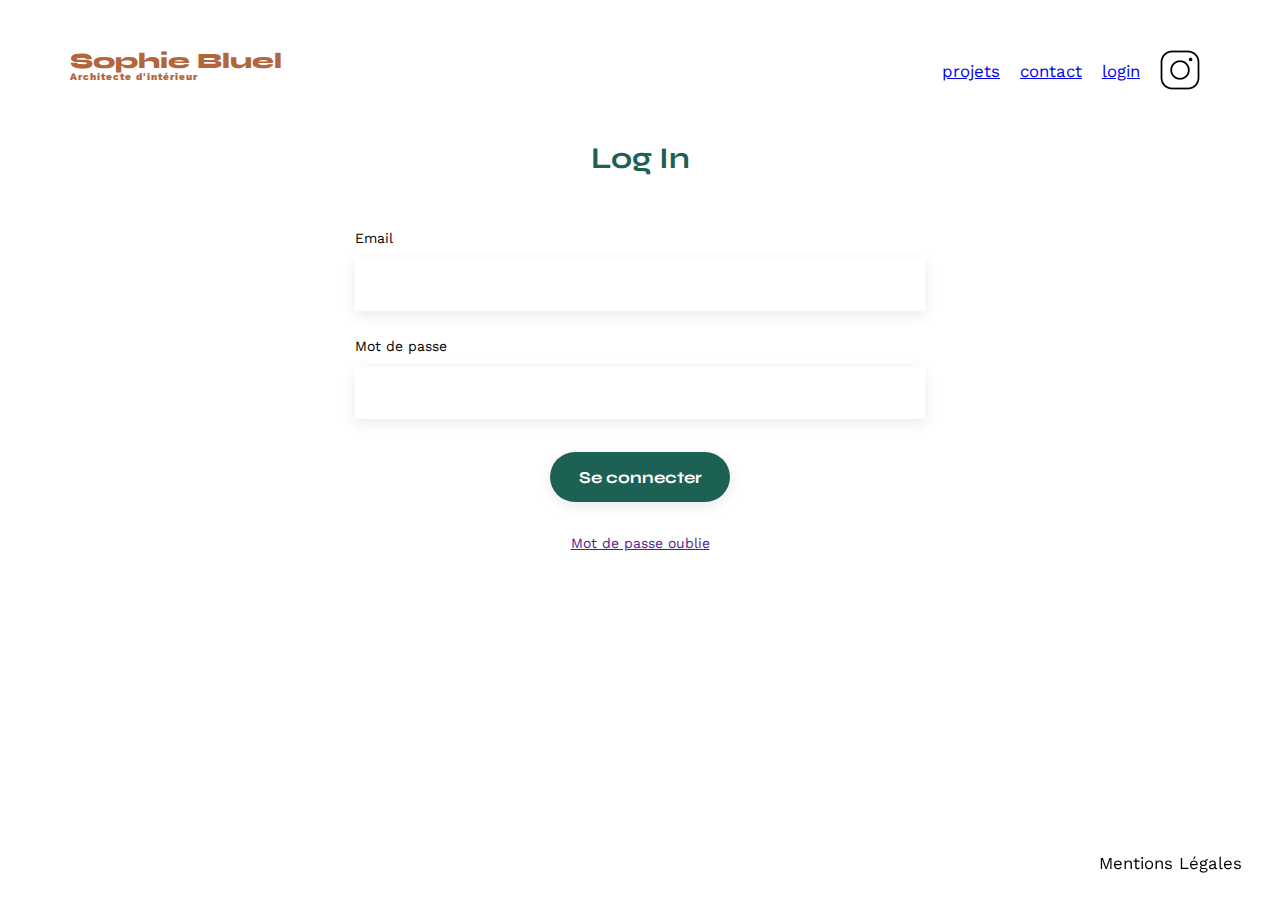
==== FrontEnd/login.html @ a4d25c89 "ajout page login" ====
<!DOCTYPE html>
<html lang="fr">
<head>
	<meta charset="UTF-8">
	<title>Sophie Bluel - Architecte d'intérieur</title>
	<meta name="viewport" content="width=device-width, initial-scale=1.0">
	<link rel="preconnect" href="https://fonts.googleapis.com">
	<link rel="preconnect" href="https://fonts.gstatic.com" crossorigin>
	<link href="https://fonts.googleapis.com/css2?family=Syne:wght@700;800&family=Work+Sans&display=swap" rel="stylesheet">
	<meta name="description" content="">
	<link rel="stylesheet" href="./assets/style.css">
</head>
<body>
<header>
	<h1>Sophie Bluel <span>Architecte d'intérieur</span></h1>
	<nav>
		<ul>
			<li><a href="#portofolio">projets</a></li>
			<li><a href="#contact">contact</a></li>
			<li><a href="./login.html">login</a></li>
			<li><img src="./assets/icons/instagram.png" alt="Instagram"></li>
		</ul>
	</nav>
</header>
<main>
	<section id="contact">
		<h2>Log In</h2>
		<form action="#" method="post">
			<label for="email">Email</label>
			<input type="email" name="email" id="email">
			<label for="password">Mot de passe</label>
			<input type="password" name="password" id="password">
			<input type="submit" value="Se connecter">
            <a href=""><h3>Mot de passe oublie</h3></a>
		</form>
	</section>
</main>
<footer class="footerLogin">
	<nav>
		<ul>
			<li>Mentions Légales</li>
		</ul>
	</nav>
</footer>
<script src="./login.js" defer></script>
</body>
</html>
---- FrontEnd/assets/style.css ----
/* http://meyerweb.com/eric/tools/css/reset/
   v2.0 | 20110126
   License: none (public domain)
*/

html, body, div, span, applet, object, iframe,
h1, h2, h3, h4, h5, h6, p, blockquote, pre,
a, abbr, acronym, address, big, cite, code,
del, dfn, em, img, ins, kbd, q, s, samp,
small, strike, strong, sub, sup, tt, var,
b, u, i, center,
dl, dt, dd, ol, ul, li,
fieldset, form, label, legend,
table, caption, tbody, tfoot, thead, tr, th, td,
article, aside, canvas, details, embed,
figure, figcaption, footer, header, hgroup,
menu, nav, output, ruby, section, summary,
time, mark, audio, video {
	margin: 0;
	padding: 0;
	border: 0;
	font-size: 100%;
	font: inherit;
	vertical-align: baseline;
}
/* HTML5 display-role reset for older browsers */
article, aside, details, figcaption, figure,
footer, header, hgroup, menu, nav, section {
	display: block;
}
body {
	line-height: 1;
}
ol, ul {
	list-style: none;
}
blockquote, q {
	quotes: none;
}
blockquote:before, blockquote:after,
q:before, q:after {
	content: '';
	content: none;
}
table {
	border-collapse: collapse;
	border-spacing: 0;
}
/** end reset css**/
body {
	max-width: 1140px;
	margin:auto;
	font-family: 'Work Sans' ;
	font-size: 14px;
}
header {
	display: flex;
	justify-content: space-between;
	margin: 50px 0
}
section {
	margin: 50px 0
}

h1{
	display: flex;
	flex-direction: column;
	font-family: 'Syne';
	font-size: 22px;
	font-weight: 800;
	color: #B1663C
}

h1 > span {
	font-family: 'Work Sans';
	font-size:10px;
	letter-spacing: 0.1em;
;
}

h2{
	font-family: 'Syne';
	font-weight: 700;
	font-size: 30px;
	color: #1D6154
}
nav ul {
	display: flex;
	align-items: center;
	list-style-type: none;

}
nav li {
	padding: 0 10px;
	font-size: 1.2em;
}

li:hover {
	color: #B1663C;
}
#introduction {
	display: flex;
	align-items: center;
}
#introduction figure {
	flex: 1
}
#introduction img {
	display: block;
	margin: auto;
	width: 80%;
}

#introduction article {
	flex: 1
}
#introduction h2 {
	margin-bottom: 1em;
}

#introduction p {
	margin-bottom: 0.5em;
}
#portfolio h2 {
	text-align: center;
	margin-bottom: 1em;
}
.gallery {
	width: 100%;
	display: grid;
	grid-template-columns: 1fr 1fr 1fr;
	grid-column-gap: 20px;
	grid-row-gap: 20px;
}

.gallery img {
	width: 100%;

}

.filters {
	display: flex;
	justify-content: center;
	gap: 10px;
	margin: 5em auto;
}

button {
border-radius: 60px;
font-family: 'Syne';
font-weight: 700;
font-size: 20px;
padding: 10px;
background-color: white;
color: #1D6154;
border: 1px solid #1D6154;
}

#contact {
	width: 50%;
margin: auto;
}
#contact > * {
	text-align: center;

}
#contact h2{
	margin-bottom: 20px;
}
#contact form {
	text-align: left;
	margin-top:30px;
	display: flex;
	flex-direction: column;
}

#contact input {
	height: 50px;
	font-size: 1.2em;
	border: none;
	box-shadow: 0px 4px 14px rgba(0, 0, 0, 0.09);
}
#contact label {
	margin: 2em 0 1em 0;
}
#contact textarea {
	border: none;
	box-shadow: 0px 4px 14px rgba(0, 0, 0, 0.09);
}

input[type="submit"]{
	font-family: 'Syne';
	font-weight: 700;
	color: white;
	background-color: #1D6154;
	margin : 2em auto ;
	width: 180px;
	text-align: center;
	border-radius: 60px ;
}

h3 {
	text-align: center;
}

.footerLogin {
	position: fixed;
    bottom: 0;
	right: 0;
    width: 100%;
}

footer nav ul {
	display: flex;
	justify-content: flex-end;
	margin: 2em
}
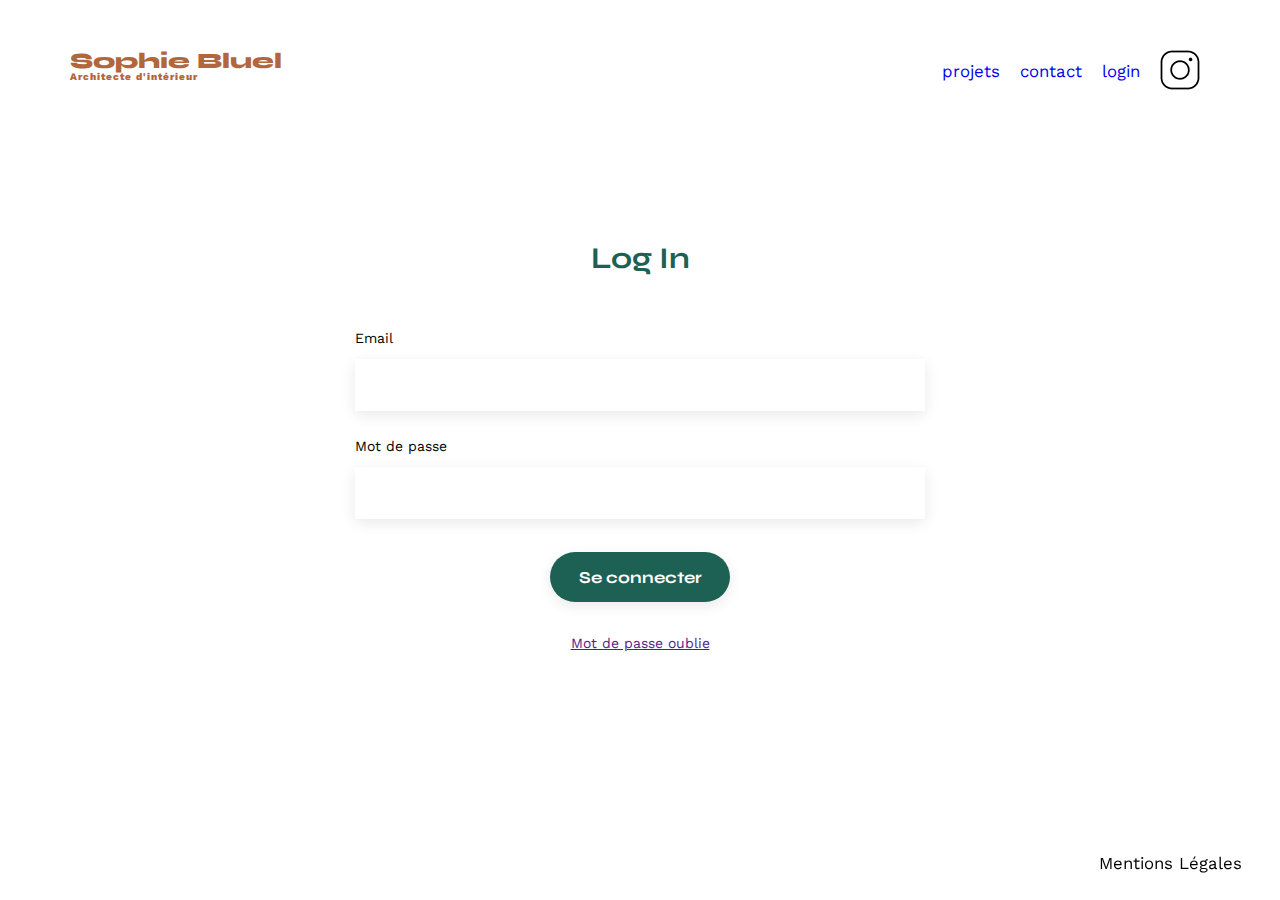
==== commit d55dafb5: "elaboration deuxieme modale photo, gestion delete projet modale + homepage, reouche css ensemble sit" ====
--- a/FrontEnd/login.html
+++ b/FrontEnd/login.html
@@ -25,13 +25,13 @@
 <main>
 	<section id="contact">
 		<h2>Log In</h2>
-		<form action="#" method="post">
+		<form action="#" method="post" id="formLogin">
 			<label for="email">Email</label>
 			<input type="email" name="email" id="email">
 			<label for="password">Mot de passe</label>
 			<input type="password" name="password" id="password">
 			<input type="submit" value="Se connecter">
-            <a href=""><h3>Mot de passe oublie</h3></a>
+            <a href=""><h4>Mot de passe oublie</h4></a>
 		</form>
 	</section>
 </main>
--- a/FrontEnd/assets/style.css
+++ b/FrontEnd/assets/style.css
@@ -22,6 +22,7 @@
 	font-size: 100%;
 	font: inherit;
 	vertical-align: baseline;
+	text-decoration: none;
 }
 /* HTML5 display-role reset for older browsers */
 article, aside, details, figcaption, figure,
@@ -75,7 +76,6 @@
 	font-family: 'Work Sans';
 	font-size:10px;
 	letter-spacing: 0.1em;
-;
 }
 
 h2{
@@ -84,6 +84,19 @@
 	font-size: 30px;
 	color: #1D6154
 }
+
+h3 {
+	font-family: 'Work Sans';
+	font-size: 26px;
+}
+
+h4 {
+	font-family: 'Work Sans';
+	font-size: 14px;
+	text-decoration: underline;
+	text-align: center;
+}
+
 nav ul {
 	display: flex;
 	align-items: center;
@@ -101,6 +114,7 @@
 #introduction {
 	display: flex;
 	align-items: center;
+	padding-bottom: 40px;
 }
 #introduction figure {
 	flex: 1
@@ -121,10 +135,29 @@
 #introduction p {
 	margin-bottom: 0.5em;
 }
+
+
 #portfolio h2 {
 	text-align: center;
-	margin-bottom: 1em;
-}
+
+}
+
+.outer {
+	display: flex;
+	justify-content: center;
+	gap: 20px;
+	padding-top: 40px;
+	padding-bottom: 100px;
+}
+
+.Div2 a {
+	display: flex;
+	flex-direction: row;
+	gap: 10px;
+	margin-top: 10px;
+	cursor: pointer;
+}
+
 .gallery {
 	width: 100%;
 	display: grid;
@@ -142,7 +175,7 @@
 	display: flex;
 	justify-content: center;
 	gap: 10px;
-	margin: 5em auto;
+	margin: 4em auto;
 }
 
 button {
@@ -158,15 +191,17 @@
 
 #contact {
 	width: 50%;
-margin: auto;
+ 	margin: auto;
+	padding-top: 100px;
 }
 #contact > * {
 	text-align: center;
-
-}
+}
+
 #contact h2{
 	margin-bottom: 20px;
 }
+
 #contact form {
 	text-align: left;
 	margin-top:30px;
@@ -216,3 +251,225 @@
 	margin: 2em
 }
 
+.modal {
+	position: fixed;
+	display: flex;
+	align-items: center;
+	justify-content: center;
+	top: 0;
+	left: 0;
+	width: 100%;
+	height: 100%;
+	background: rgba(0, 0, 0, 0.8);
+}
+
+.modal-wrapper1 {
+	display: flex;
+	flex-direction: column;
+	background: #fff;
+	width: 630px;
+	height: 688px;
+	padding: 20px;
+	max-width: calc(100vw - 20px);
+	max-height: calc(100vh - 20px);
+	overflow: auto;
+	border-radius: 10px;
+}
+
+.headermodal1 {
+	position: relative;
+	width: 100%;
+	height: 10%;
+}
+
+.headermodal1 button {
+	position: absolute;
+	right: 0;
+	border: none;
+}
+
+.modalcontent1 {
+	display: flex;
+	flex-direction: column;
+	align-items: center;
+	padding-left: 15%;
+	padding-right: 15%;
+	height: 100%;
+}
+
+.btnAddPicture {
+	font-family: 'Syne';
+	font-weight: 700;
+	font-size: 14px;
+	color: white;
+	background-color: #1D6154;
+	width: 250px;
+	text-align: center;
+	border-radius: 60px;
+	margin-top: 10px;
+}
+
+
+.gallery2 {
+	margin-top: 60px;
+	height: 70%;
+	width: 100%;
+	display: grid;
+	grid-template-columns: 1fr 1fr 1fr 1fr 1fr;
+	grid-column-gap: 10px;
+	grid-row-gap: 10px;
+}
+
+.underlineGallery {
+	width: 100%;
+	border: 1px solid #B3B3B3;
+	margin-bottom: 30px ;
+	
+}
+
+
+.gallery2 img {
+	width: 100%;
+}
+
+.workGallery {
+	position: relative;
+}
+
+.workGallery i {
+	position: absolute;
+	right: 5px;
+	top: 5px;
+	color: white;
+	background-color: black;
+	padding: 5px;
+	border-radius: 4px;
+}
+
+.modal-wrapper2 {
+	display: flex;
+	flex-direction: column;
+	background: #fff;
+	width: 630px;
+	height: 688px;
+	padding: 20px;
+	max-width: calc(100vw - 20px);
+	max-height: calc(100vh - 20px);
+	overflow: auto;
+	border-radius: 10px;
+}
+
+.headermodal2 {
+	position: relative;
+	width: 100%;
+	height: 10%;
+}
+
+.headermodal2 button {
+	position: absolute;
+	right: 0;
+	padding: 0;
+	font-size: 25px;
+	border: none;
+}
+
+.headermodal2 a {
+	position: absolute;
+	left: 0;
+	font-size: 25px;
+}
+
+.modalcontent2 {
+	display: flex;
+	flex-direction: column;
+	align-items: center;
+	padding-left: 15%;
+	padding-right: 15%;
+	height: 100%;
+}
+
+#formAddPicture {
+	display: flex;
+	flex-direction: column;
+	height: 90%;
+}
+
+.addPhoto {
+	display: flex;
+	flex-direction: column;
+	justify-content: center;
+	align-items: center;
+	gap: 10px;
+	width: 420px;
+	background: rgb(221, 239, 245);
+	height: 35%;
+	margin-top: 30px;
+	border-radius: 4px;
+}
+
+.addPhoto label{
+	position: relative;
+	border: 1px solid black;
+	border-radius: 20px;
+	padding: 10px 30px;
+	color: rgb(64, 119, 222);
+	background: #E8F1F6;
+	;
+}
+
+.addPhoto input{
+	position: absolute;
+}
+
+.addPhoto p {
+font-size: 10px;
+}
+
+.inputs {
+	display: flex;
+	flex-direction: column;
+	height: 40%;
+}
+
+.inputs input {
+	height: 50px;
+	font-size: 1.2em;
+	border: none;
+	box-shadow: 0px 4px 14px rgba(0, 0, 0, 0.09);
+}
+.inputs label {
+	margin: 2em 0 1em 0;
+}
+.inputs textarea {
+	border: none;
+	box-shadow: 0px 4px 14px rgba(0, 0, 0, 0.09);
+}
+
+.inputs select {
+	height: 50px;
+	font-size: 1.2em;
+	border: none;
+	box-shadow: 0px 4px 14px rgba(0, 0, 0, 0.09);
+	border-right: 10px solid #fff;
+}
+
+.picturePreview {
+	display: flex;
+	flex-direction: column;
+	justify-content: center;
+	align-items: center;
+	width: 420px;
+	background: rgb(221, 239, 245);
+	height: 40%;
+	margin-top: 30px;
+	margin-bottom: 30px;
+	border-radius: 4px;
+}
+
+.picturePreview img{
+	width: 31%;
+	height: 100%;
+	object-fit: fill;
+}
+
+
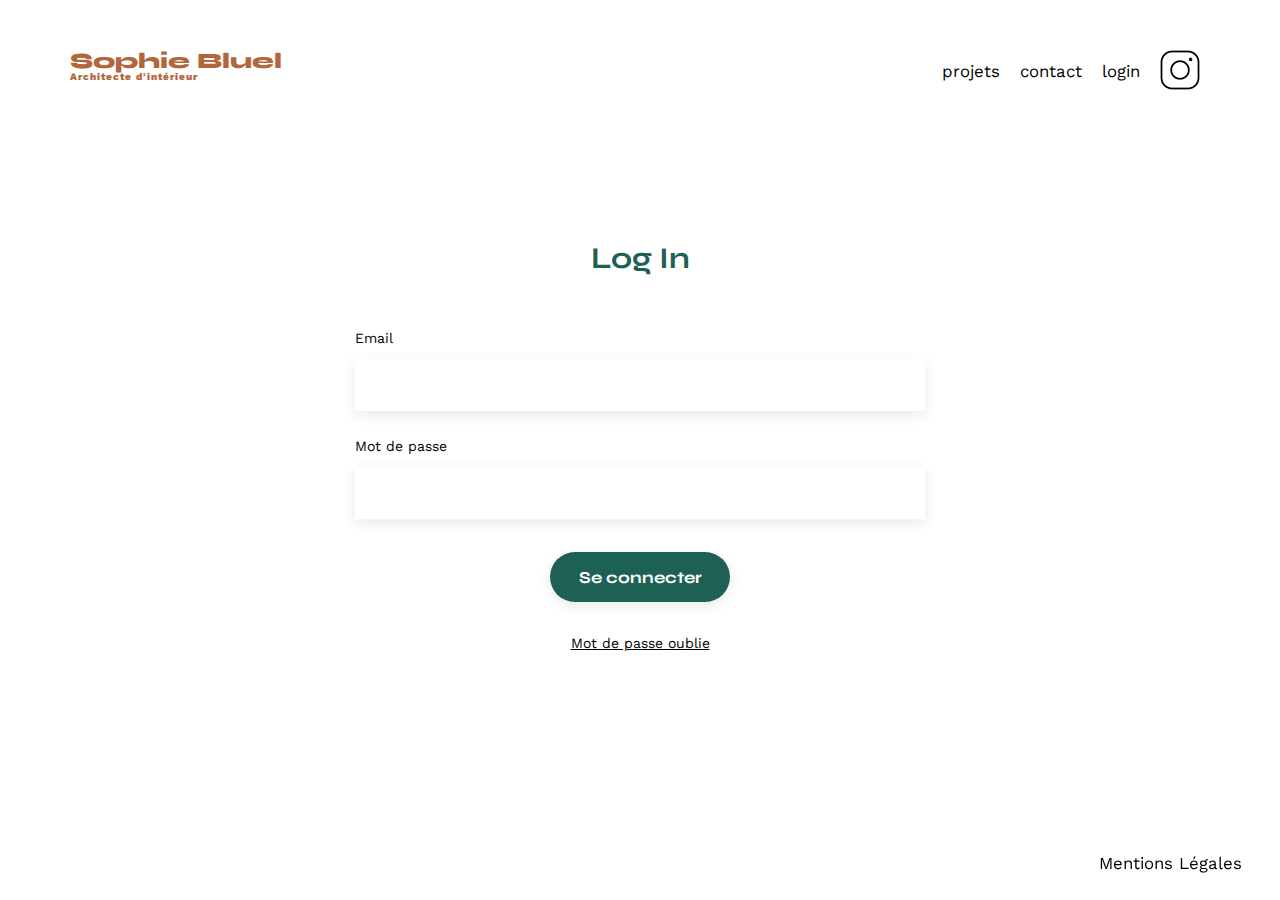
==== commit c11ae1bf: "modal plusieurs image" ====
--- a/FrontEnd/login.html
+++ b/FrontEnd/login.html
@@ -25,6 +25,7 @@
 <main>
 	<section id="contact">
 		<h2>Log In</h2>
+		<p class="errorMessage">“Erreur dans l’identifiant ou le mot de passe”</p>
 		<form action="#" method="post" id="formLogin">
 			<label for="email">Email</label>
 			<input type="email" name="email" id="email">
--- a/FrontEnd/assets/style.css
+++ b/FrontEnd/assets/style.css
@@ -47,6 +47,10 @@
 	border-collapse: collapse;
 	border-spacing: 0;
 }
+
+a {
+	color: inherit;
+}
 /** end reset css**/
 body {
 	max-width: 1140px;
@@ -147,7 +151,7 @@
 	justify-content: center;
 	gap: 20px;
 	padding-top: 40px;
-	padding-bottom: 100px;
+	padding-bottom: 40px;
 }
 
 .Div2 a {
@@ -162,13 +166,13 @@
 	width: 100%;
 	display: grid;
 	grid-template-columns: 1fr 1fr 1fr;
-	grid-column-gap: 20px;
-	grid-row-gap: 20px;
+	grid-column-gap: 25px;
+	grid-row-gap: 35px;
 }
 
 .gallery img {
 	width: 100%;
-
+	height: 100%;
 }
 
 .filters {
@@ -202,6 +206,11 @@
 	margin-bottom: 20px;
 }
 
+.errorMessage {
+	display: none;
+	color: red;
+}
+
 #contact form {
 	text-align: left;
 	margin-top:30px;
@@ -223,7 +232,7 @@
 	box-shadow: 0px 4px 14px rgba(0, 0, 0, 0.09);
 }
 
-input[type="submit"]{
+ [type="submit"]{
 	font-family: 'Syne';
 	font-weight: 700;
 	color: white;
@@ -280,6 +289,7 @@
 	position: relative;
 	width: 100%;
 	height: 10%;
+	font-size: 25px;
 }
 
 .headermodal1 button {
@@ -311,8 +321,9 @@
 
 
 .gallery2 {
-	margin-top: 60px;
-	height: 70%;
+	margin-top: 50px;
+	margin-bottom: 50px;
+	height: 62%;
 	width: 100%;
 	display: grid;
 	grid-template-columns: 1fr 1fr 1fr 1fr 1fr;
@@ -330,6 +341,7 @@
 
 .gallery2 img {
 	width: 100%;
+	height: 100%;
 }
 
 .workGallery {
@@ -369,8 +381,8 @@
 	position: absolute;
 	right: 0;
 	padding: 0;
-	font-size: 25px;
-	border: none;
+	border: none;
+	color: black;
 }
 
 .headermodal2 a {
@@ -391,7 +403,7 @@
 #formAddPicture {
 	display: flex;
 	flex-direction: column;
-	height: 90%;
+	height: 96%;
 }
 
 .addPhoto {
@@ -414,7 +426,6 @@
 	padding: 10px 30px;
 	color: rgb(64, 119, 222);
 	background: #E8F1F6;
-	;
 }
 
 .addPhoto input{
@@ -429,6 +440,7 @@
 	display: flex;
 	flex-direction: column;
 	height: 40%;
+	margin-bottom: 10px;
 }
 
 .inputs input {
@@ -462,7 +474,6 @@
 	background: rgb(221, 239, 245);
 	height: 40%;
 	margin-top: 30px;
-	margin-bottom: 30px;
 	border-radius: 4px;
 }
 
@@ -471,5 +482,3 @@
 	height: 100%;
 	object-fit: fill;
 }
-
-
